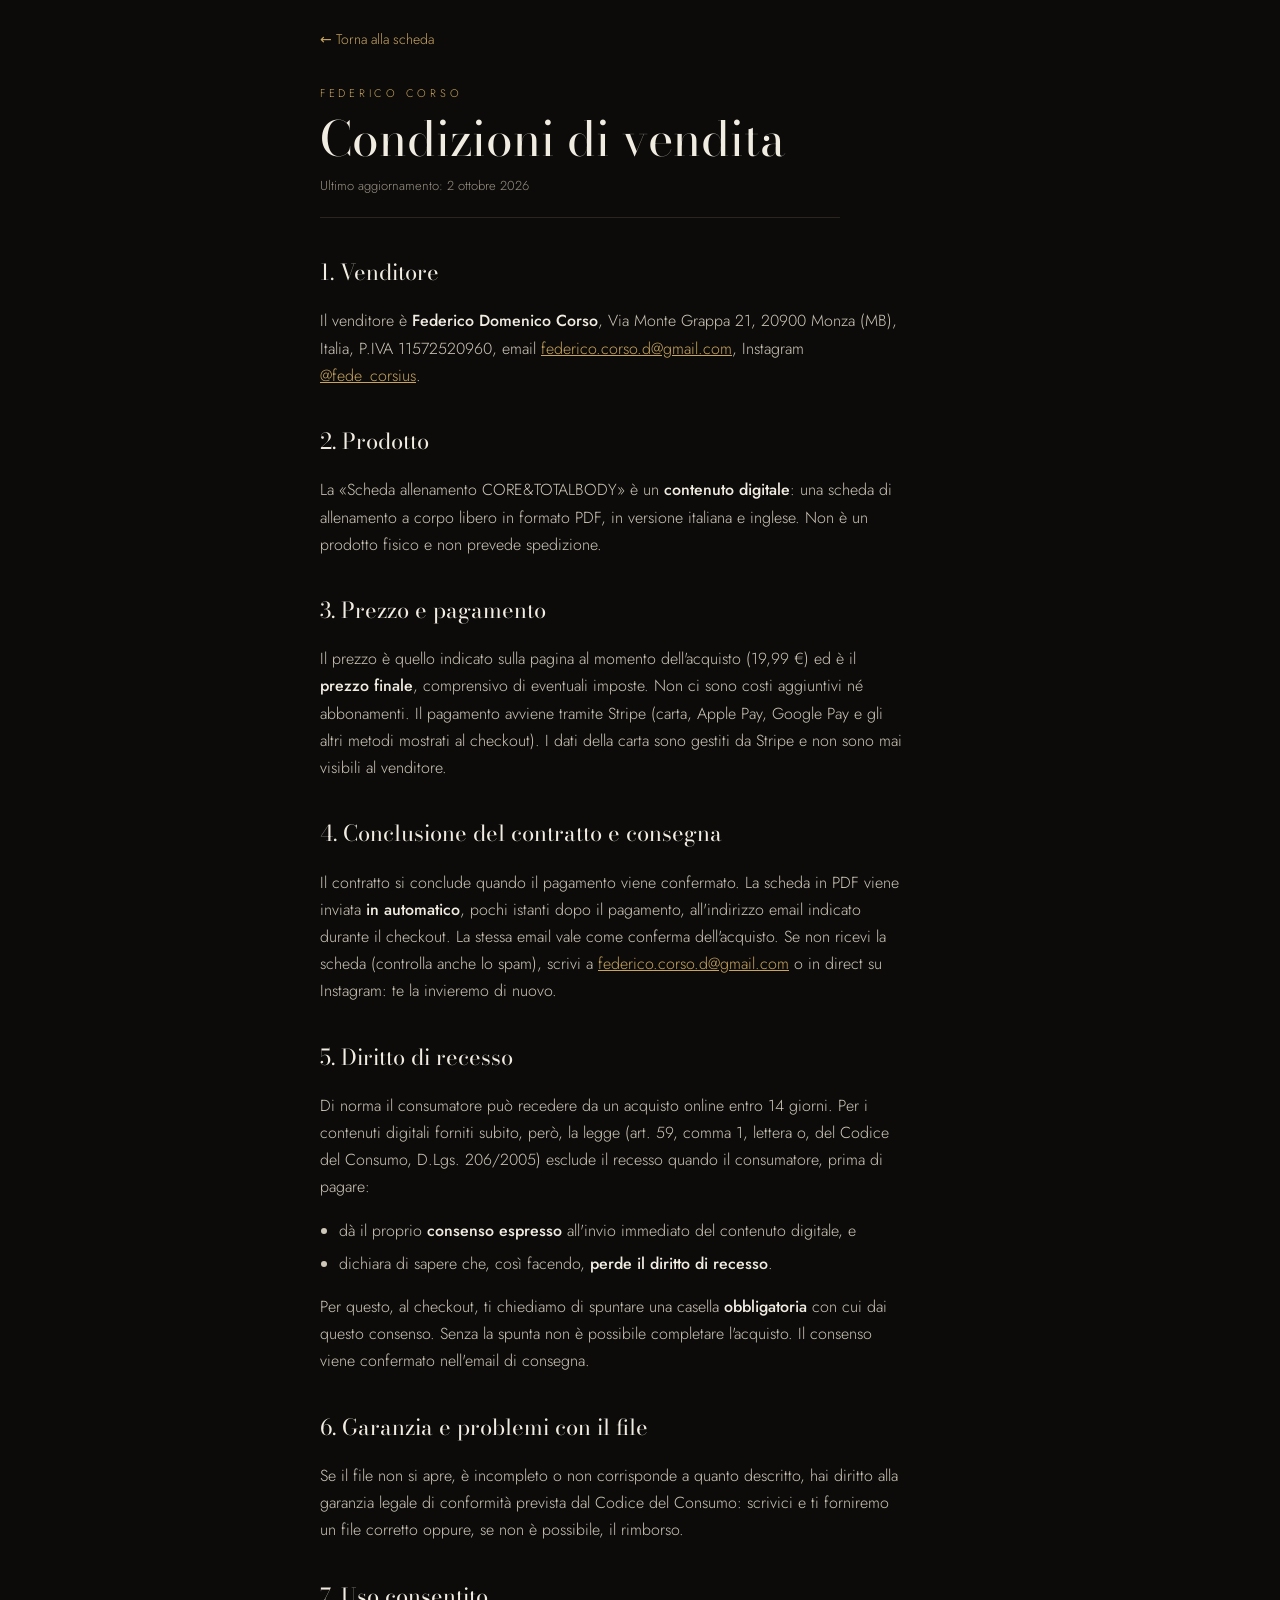
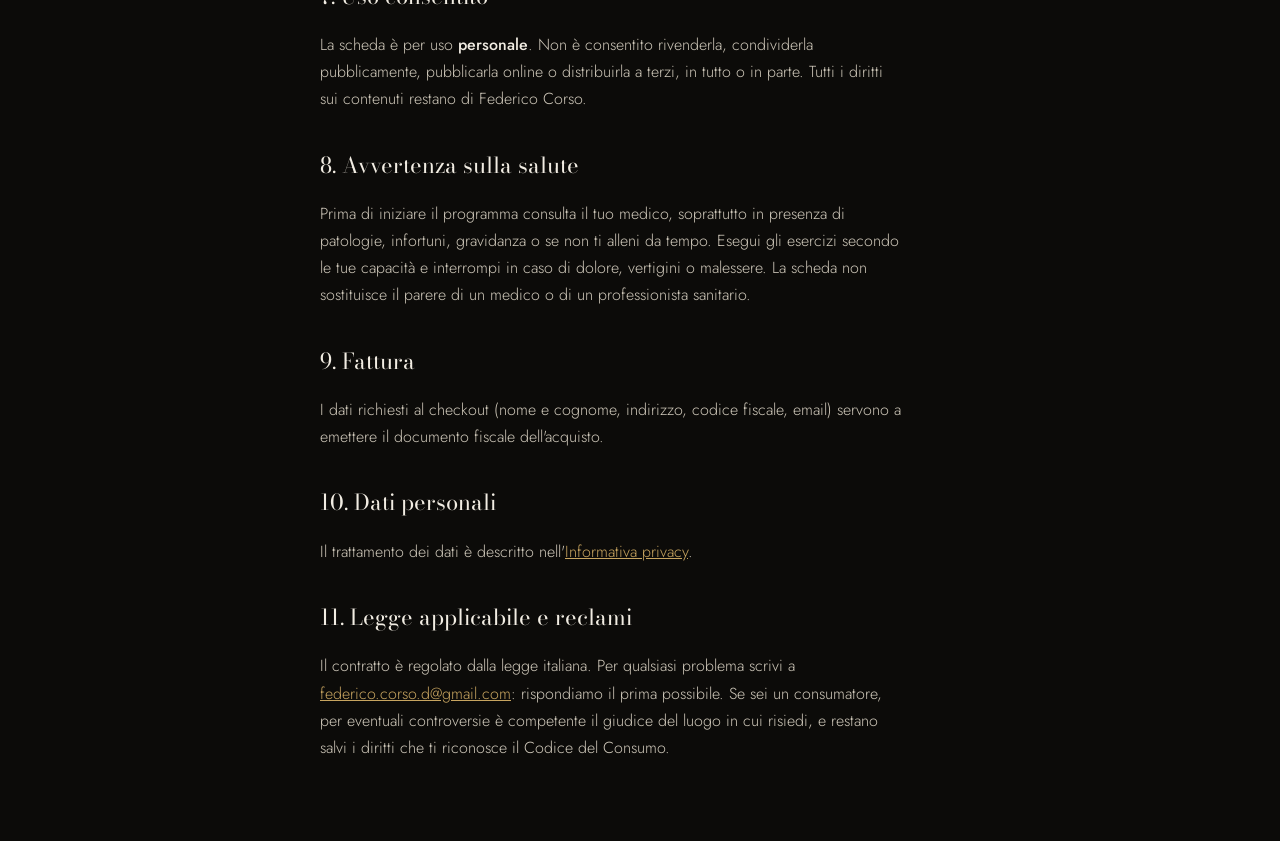
==== condizioni.html @ ffc34926 "Dati venditore, condizioni di vendita, informativa privacy, avvertenza salute, font locali Co-Author" ====
<!doctype html>
<html lang="it">
<head>
<meta charset="utf-8">
<meta name="viewport" content="width=device-width, initial-scale=1, viewport-fit=cover">
<title>Condizioni di vendita – Core &amp; Total Body</title>
<link rel="stylesheet" href="fonts/fonts.css">
<link rel="stylesheet" href="legale.css">
</head>
<body>
<main class="wrap">
  <p class="back"><a href="./">← Torna alla scheda</a></p>
  <p class="eyebrow">Federico Corso</p>
  <h1>Condizioni di vendita</h1>
  <p class="updated">Ultimo aggiornamento: 2 ottobre 2026</p>

  <h2>1. Venditore</h2>
  <p>Il venditore è <strong>Federico Domenico Corso</strong>, Via Monte Grappa 21, 20900 Monza (MB), Italia, P.IVA 11572520960, email <a href="mailto:federico.corso.d@gmail.com">federico.corso.d@gmail.com</a>, Instagram <a href="https://www.instagram.com/fede_corsius/" target="_blank" rel="noopener">@fede_corsius</a>.</p>

  <h2>2. Prodotto</h2>
  <p>La «Scheda allenamento CORE&amp;TOTALBODY» è un <strong>contenuto digitale</strong>: una scheda di allenamento a corpo libero in formato PDF, in versione italiana e inglese. Non è un prodotto fisico e non prevede spedizione.</p>

  <h2>3. Prezzo e pagamento</h2>
  <p>Il prezzo è quello indicato sulla pagina al momento dell'acquisto (19,99 €) ed è il <strong>prezzo finale</strong>, comprensivo di eventuali imposte. Non ci sono costi aggiuntivi né abbonamenti. Il pagamento avviene tramite Stripe (carta, Apple Pay, Google Pay e gli altri metodi mostrati al checkout). I dati della carta sono gestiti da Stripe e non sono mai visibili al venditore.</p>

  <h2>4. Conclusione del contratto e consegna</h2>
  <p>Il contratto si conclude quando il pagamento viene confermato. La scheda in PDF viene inviata <strong>in automatico</strong>, pochi istanti dopo il pagamento, all'indirizzo email indicato durante il checkout. La stessa email vale come conferma dell'acquisto. Se non ricevi la scheda (controlla anche lo spam), scrivi a <a href="mailto:federico.corso.d@gmail.com">federico.corso.d@gmail.com</a> o in direct su Instagram: te la invieremo di nuovo.</p>

  <h2>5. Diritto di recesso</h2>
  <p>Di norma il consumatore può recedere da un acquisto online entro 14 giorni. Per i contenuti digitali forniti subito, però, la legge (art. 59, comma 1, lettera o, del Codice del Consumo, D.Lgs. 206/2005) esclude il recesso quando il consumatore, prima di pagare:</p>
  <ul>
    <li>dà il proprio <strong>consenso espresso</strong> all'invio immediato del contenuto digitale, e</li>
    <li>dichiara di sapere che, così facendo, <strong>perde il diritto di recesso</strong>.</li>
  </ul>
  <p>Per questo, al checkout, ti chiediamo di spuntare una casella <strong>obbligatoria</strong> con cui dai questo consenso. Senza la spunta non è possibile completare l'acquisto. Il consenso viene confermato nell'email di consegna.</p>

  <h2>6. Garanzia e problemi con il file</h2>
  <p>Se il file non si apre, è incompleto o non corrisponde a quanto descritto, hai diritto alla garanzia legale di conformità prevista dal Codice del Consumo: scrivici e ti forniremo un file corretto oppure, se non è possibile, il rimborso.</p>

  <h2>7. Uso consentito</h2>
  <p>La scheda è per uso <strong>personale</strong>. Non è consentito rivenderla, condividerla pubblicamente, pubblicarla online o distribuirla a terzi, in tutto o in parte. Tutti i diritti sui contenuti restano di Federico Corso.</p>

  <h2>8. Avvertenza sulla salute</h2>
  <p>Prima di iniziare il programma consulta il tuo medico, soprattutto in presenza di patologie, infortuni, gravidanza o se non ti alleni da tempo. Esegui gli esercizi secondo le tue capacità e interrompi in caso di dolore, vertigini o malessere. La scheda non sostituisce il parere di un medico o di un professionista sanitario.</p>

  <h2>9. Fattura</h2>
  <p>I dati richiesti al checkout (nome e cognome, indirizzo, codice fiscale, email) servono a emettere il documento fiscale dell'acquisto.</p>

  <h2>10. Dati personali</h2>
  <p>Il trattamento dei dati è descritto nell'<a href="privacy.html">Informativa privacy</a>.</p>

  <h2>11. Legge applicabile e reclami</h2>
  <p>Il contratto è regolato dalla legge italiana. Per qualsiasi problema scrivi a <a href="mailto:federico.corso.d@gmail.com">federico.corso.d@gmail.com</a>: rispondiamo il prima possibile. Se sei un consumatore, per eventuali controversie è competente il giudice del luogo in cui risiedi, e restano salvi i diritti che ti riconosce il Codice del Consumo.</p>
</main>
</body>
</html>
---- fonts/fonts.css ----
/* Font ospitati sul sito (niente richieste ai server di Google). Licenza: SIL Open Font License. */
@font-face { font-family: 'Bodoni Moda'; font-style: normal; font-weight: 400 500; font-display: swap; src: url(bodoni-moda.woff2) format('woff2'); }
@font-face { font-family: 'Bodoni Moda'; font-style: italic; font-weight: 400; font-display: swap; src: url(bodoni-moda-italic.woff2) format('woff2'); }
@font-face { font-family: 'Jost'; font-style: normal; font-weight: 300 500; font-display: swap; src: url(jost.woff2) format('woff2'); }
---- legale.css ----
/* Stile delle pagine legali: stessi colori e caratteri della pagina principale. */
:root {
  color-scheme: dark;
  --ink: #0c0b09;
  --line: #2a261e;
  --gold: #c8a560;
  --ivory: #f1ece2;
  --text: #cfc8ba;
  --muted: #9a9284;
  --display: "Bodoni Moda", "Didot", "Bodoni 72", Georgia, serif;
  --body: "Jost", "Futura", "Century Gothic", system-ui, sans-serif;
}
* { box-sizing: border-box; }
html, body { background: var(--ink); }
body {
  margin: 0;
  color: var(--text);
  font-family: var(--body);
  font-weight: 300;
  font-size: 16px;
  line-height: 1.7;
  padding-inline: 20px;
  -webkit-font-smoothing: antialiased;
}
.wrap { max-width: 640px; margin: 0 auto; padding-block: 28px 64px; }
a { color: var(--gold); }
a:focus-visible { outline: 2px solid var(--gold); outline-offset: 2px; }
.back { margin: 0 0 32px; font-size: 14px; }
.back a { text-decoration: none; }
.eyebrow { font-size: 11px; letter-spacing: .34em; text-transform: uppercase; color: var(--gold); margin: 0 0 12px; }
h1 { font-family: var(--display); font-weight: 400; color: var(--ivory); font-size: clamp(34px, 8vw, 48px); line-height: 1.05; margin: 0 0 10px; text-wrap: balance; }
.updated { font-size: 13px; color: var(--muted); margin: 0 0 36px; padding-bottom: 20px; border-bottom: 1px solid var(--line); }
h2 { font-family: var(--display); font-weight: 400; color: var(--ivory); font-size: 22px; margin: 34px 0 10px; }
p, li { max-width: 65ch; }
ul { padding-left: 1.2em; }
li { margin-bottom: 6px; }
strong { color: var(--ivory); font-weight: 500; }
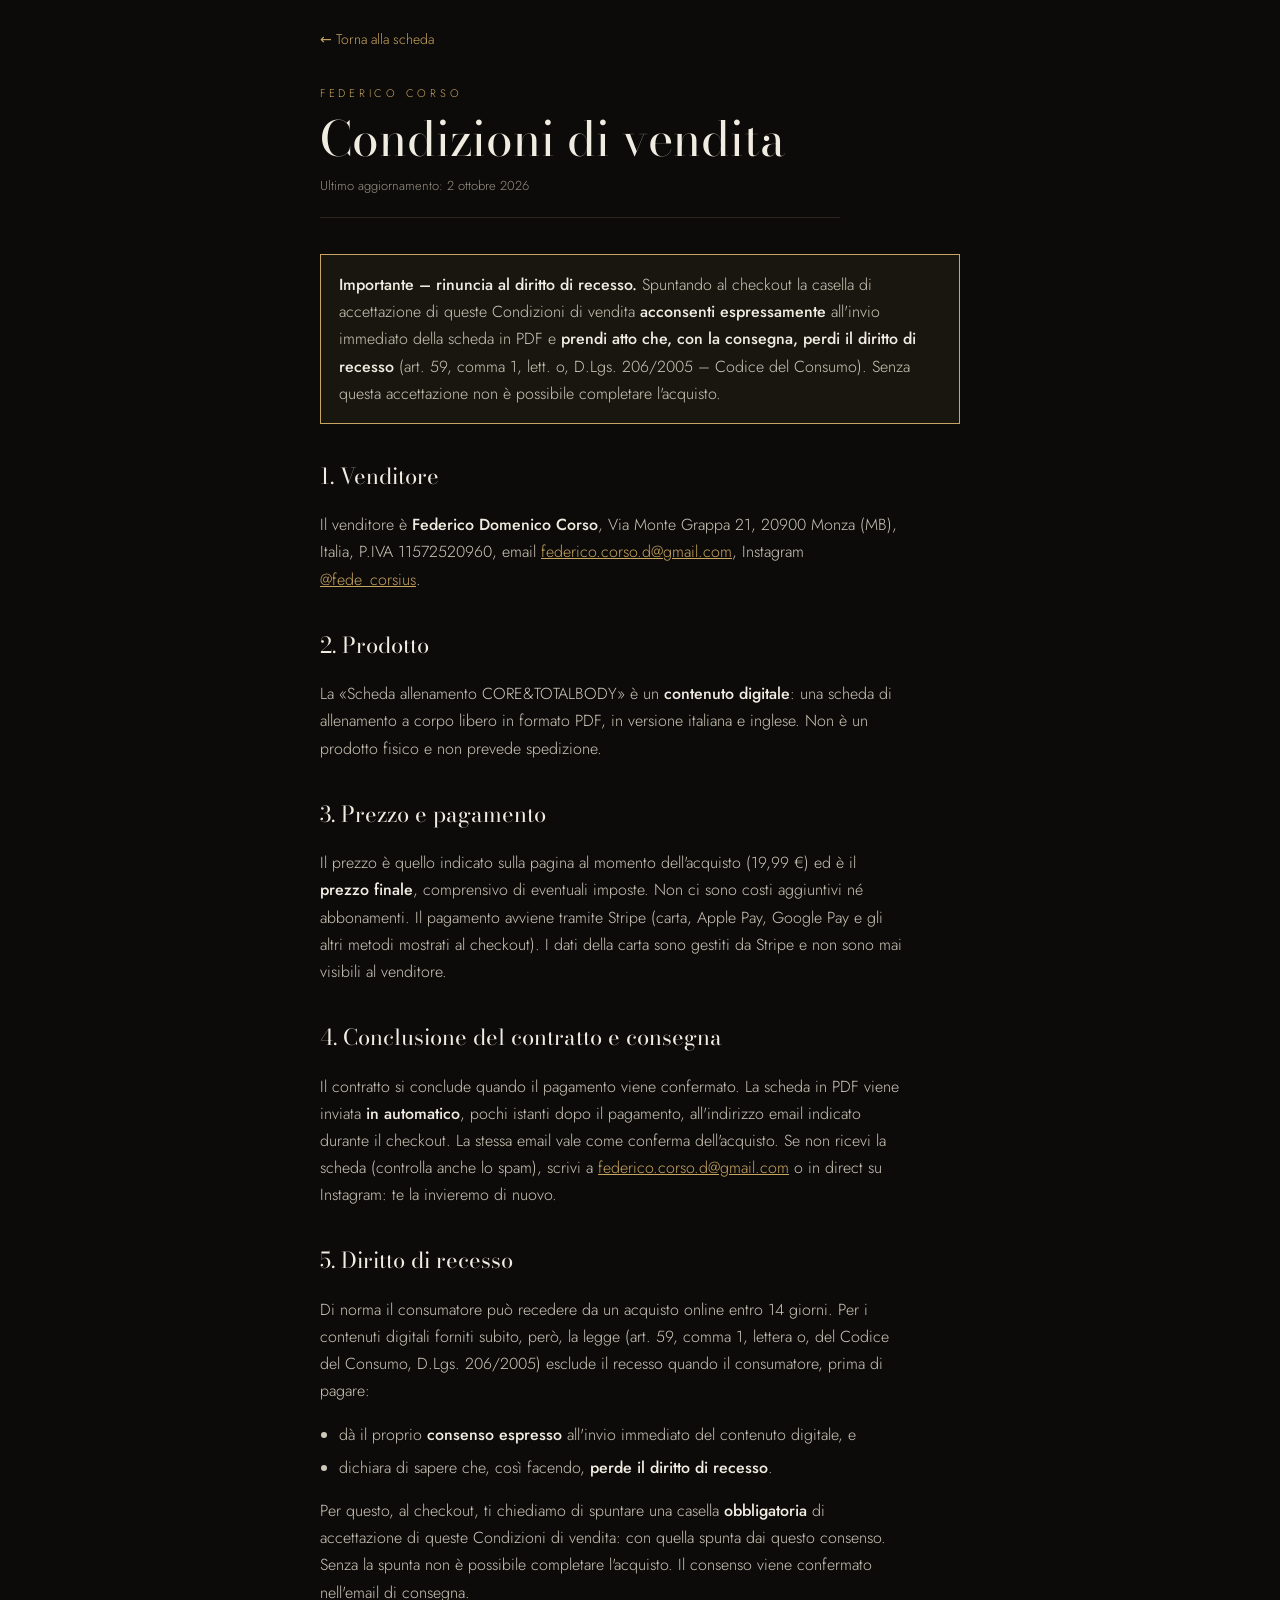
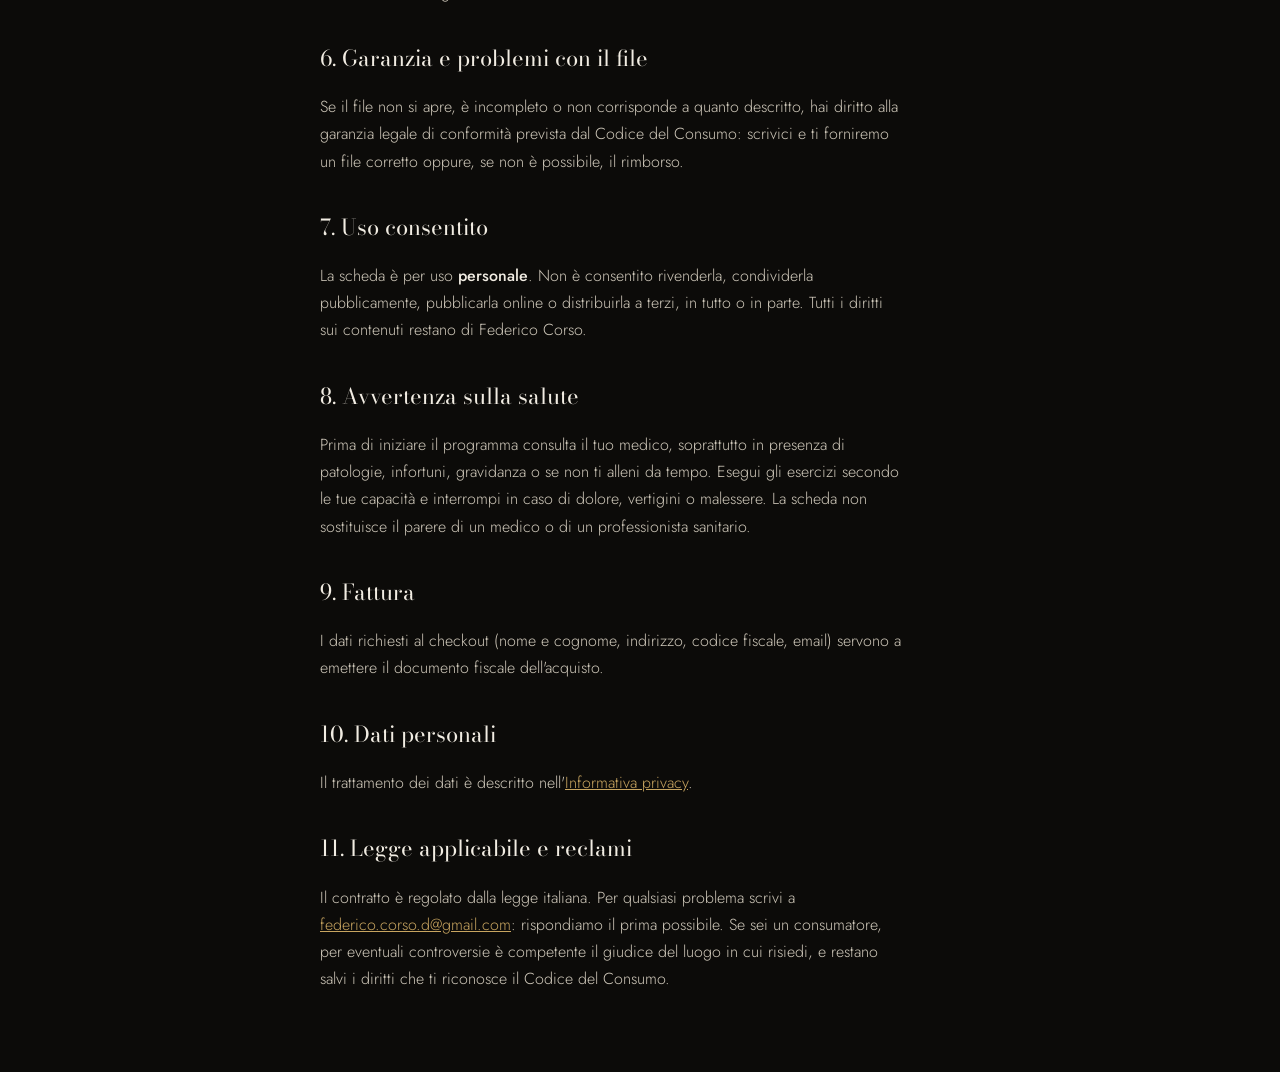
==== commit df6fb5ac: "Condizioni: riquadro in evidenza sulla rinuncia al recesso collegato alla casella del checkout Co-Au" ====
--- a/condizioni.html
+++ b/condizioni.html
@@ -13,6 +13,10 @@
   <p class="eyebrow">Federico Corso</p>
   <h1>Condizioni di vendita</h1>
   <p class="updated">Ultimo aggiornamento: 2 ottobre 2026</p>
+
+  <div class="avviso" role="note">
+    <p><strong>Importante – rinuncia al diritto di recesso.</strong> Spuntando al checkout la casella di accettazione di queste Condizioni di vendita <strong>acconsenti espressamente</strong> all'invio immediato della scheda in PDF e <strong>prendi atto che, con la consegna, perdi il diritto di recesso</strong> (art. 59, comma 1, lett. o, D.Lgs. 206/2005 – Codice del Consumo). Senza questa accettazione non è possibile completare l'acquisto.</p>
+  </div>
 
   <h2>1. Venditore</h2>
   <p>Il venditore è <strong>Federico Domenico Corso</strong>, Via Monte Grappa 21, 20900 Monza (MB), Italia, P.IVA 11572520960, email <a href="mailto:federico.corso.d@gmail.com">federico.corso.d@gmail.com</a>, Instagram <a href="https://www.instagram.com/fede_corsius/" target="_blank" rel="noopener">@fede_corsius</a>.</p>
@@ -32,7 +36,7 @@
     <li>dà il proprio <strong>consenso espresso</strong> all'invio immediato del contenuto digitale, e</li>
     <li>dichiara di sapere che, così facendo, <strong>perde il diritto di recesso</strong>.</li>
   </ul>
-  <p>Per questo, al checkout, ti chiediamo di spuntare una casella <strong>obbligatoria</strong> con cui dai questo consenso. Senza la spunta non è possibile completare l'acquisto. Il consenso viene confermato nell'email di consegna.</p>
+  <p>Per questo, al checkout, ti chiediamo di spuntare una casella <strong>obbligatoria</strong> di accettazione di queste Condizioni di vendita: con quella spunta dai questo consenso. Senza la spunta non è possibile completare l'acquisto. Il consenso viene confermato nell'email di consegna.</p>
 
   <h2>6. Garanzia e problemi con il file</h2>
   <p>Se il file non si apre, è incompleto o non corrisponde a quanto descritto, hai diritto alla garanzia legale di conformità prevista dal Codice del Consumo: scrivici e ti forniremo un file corretto oppure, se non è possibile, il rimborso.</p>
--- a/legale.css
+++ b/legale.css
@@ -35,3 +35,5 @@
 ul { padding-left: 1.2em; }
 li { margin-bottom: 6px; }
 strong { color: var(--ivory); font-weight: 500; }
+.avviso { border: 1px solid var(--gold); padding: 16px 18px; margin: 0 0 8px; background: rgba(200, 165, 96, .07); }
+.avviso p { margin: 0; }
